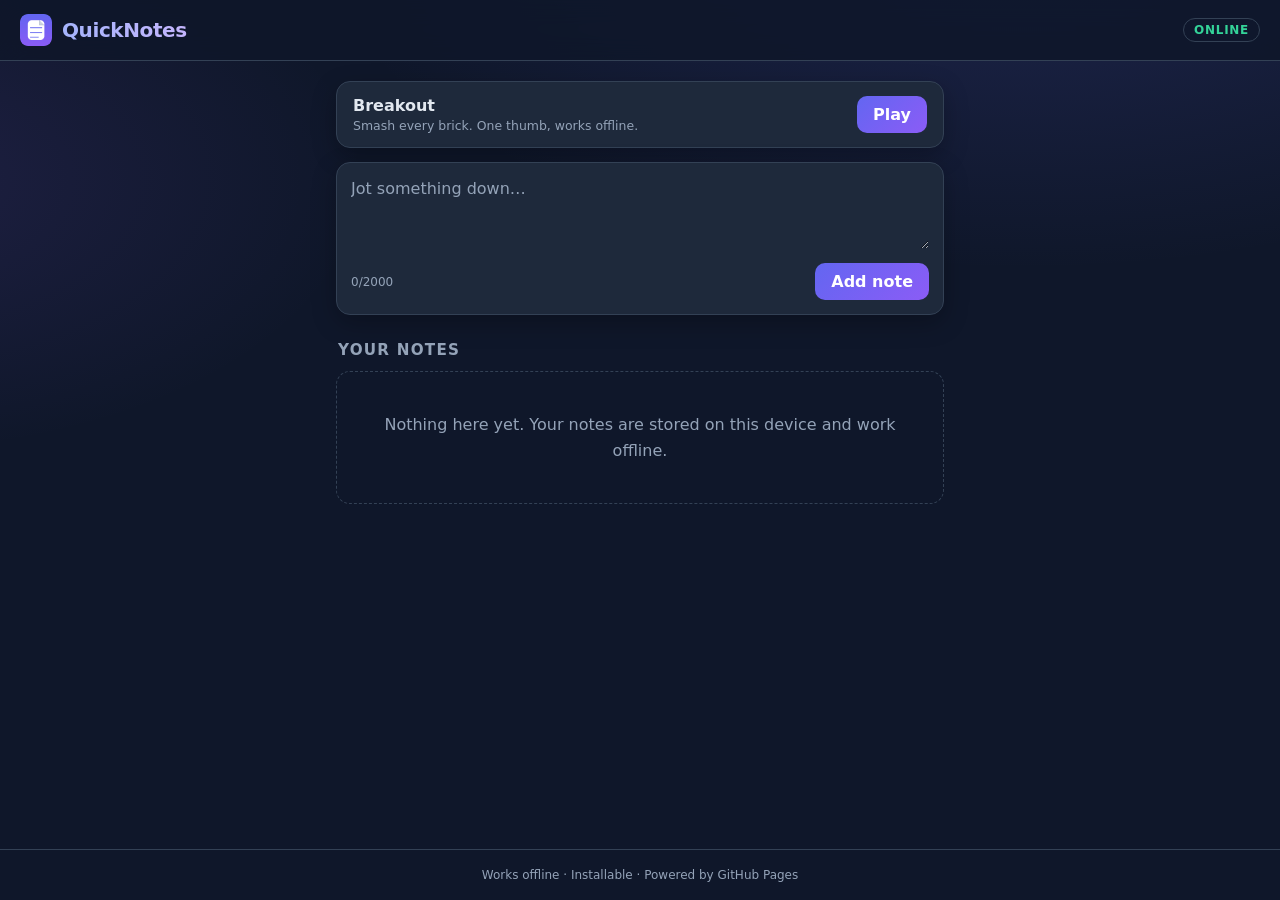
==== index.html @ ce6bb677 "Move paddle above a dedicated touch strip" ====
<!DOCTYPE html>
<html lang="en">
<head>
  <meta charset="UTF-8">
  <meta name="viewport" content="width=device-width, initial-scale=1, viewport-fit=cover">
  <title>QuickNotes</title>
  <meta name="description" content="Offline-first quick notes. Installable PWA, served from GitHub Pages.">
  <meta name="theme-color" content="#0f172a">
  <link rel="manifest" href="manifest.webmanifest">
  <link rel="icon" type="image/png" sizes="192x192" href="icons/icon-192.png">
  <link rel="apple-touch-icon" href="icons/apple-touch-icon.png">
  <meta name="apple-mobile-web-app-capable" content="yes">
  <meta name="mobile-web-app-capable" content="yes">
  <meta name="apple-mobile-web-app-status-bar-style" content="black-translucent">
  <meta name="apple-mobile-web-app-title" content="QuickNotes">
  <link rel="stylesheet" href="styles.css">
</head>
<body>
  <header class="app-header">
    <div class="brand">
      <img src="icons/icon-192.png" alt="" class="brand-icon">
      <h1>QuickNotes</h1>
    </div>
    <div class="header-actions">
      <span id="status" class="status online">online</span>
      <button id="install-btn" class="btn install hidden">Install</button>
    </div>
  </header>

  <main>
    <section class="game-launch card">
      <div class="game-launch-text">
        <h2>Breakout</h2>
        <p>Smash every brick. One thumb, works offline.</p>
      </div>
      <button id="play-breakout" class="btn primary" type="button">Play</button>
    </section>

    <section class="composer card">
      <textarea id="note-input" placeholder="Jot something down…" rows="3" maxlength="2000"></textarea>
      <div class="composer-footer">
        <span id="counter" class="counter">0/2000</span>
        <button id="add-btn" class="btn primary">Add note</button>
      </div>
    </section>

    <section class="notes-section">
      <div class="section-head">
        <h2>Your notes</h2>
        <button id="clear-btn" class="btn ghost hidden">Clear all</button>
      </div>
      <ul id="notes-list" class="notes-list"></ul>
      <p id="empty-state" class="empty-state">Nothing here yet. Your notes are stored on this device and work offline.</p>
    </section>
  </main>

  <footer class="app-footer">
    <p>Works offline · Installable · Powered by GitHub Pages</p>
  </footer>

  <div id="game-overlay" class="game-overlay hidden" role="dialog" aria-modal="true" aria-label="Breakout game">
    <div class="game-shell">
      <div class="game-hud">
        <span class="hud-item">
          <span class="hud-label">Score</span>
          <span id="game-score" class="hud-value">0</span>
        </span>
        <span class="hud-item">
          <span class="hud-label">Lives</span>
          <span id="game-lives" class="hud-value">3</span>
        </span>
        <span class="hud-item">
          <span class="hud-label">Level</span>
          <span id="game-level" class="hud-value">1</span>
        </span>
        <span class="hud-item">
          <span class="hud-label">Best</span>
          <span id="game-best" class="hud-value">0</span>
        </span>
        <button id="game-exit" class="game-exit" type="button" aria-label="Exit game">×</button>
      </div>

      <div class="game-controls">
        <button id="game-pause-btn" class="btn" type="button">Pause</button>
        <button id="game-restart" class="btn" type="button">Restart</button>
      </div>

      <div id="game-stage" class="game-stage">
        <canvas id="game-canvas" aria-label="Breakout playfield"></canvas>
        <div id="game-message" class="game-message">
          <h2 id="game-title">Breakout</h2>
          <p id="game-subtitle">Slide your thumb along the strip below the playfield. Tap to launch the ball.</p>
          <button id="game-action" class="btn primary" type="button">Start</button>
        </div>
      </div>
    </div>
  </div>

  <script src="app.js"></script>
  <script src="game.js"></script>
</body>
</html>
---- styles.css ----
:root {
  --bg: #0f172a;
  --surface: #1e293b;
  --surface-2: #273549;
  --border: #334155;
  --text: #e2e8f0;
  --text-dim: #94a3b8;
  --accent: #6366f1;
  --accent-2: #8b5cf6;
  --danger: #f43f5e;
  --ok: #34d399;
  --radius: 14px;
}

* {
  box-sizing: border-box;
  margin: 0;
  padding: 0;
}

html {
  height: 100%;
}

body {
  min-height: 100%;
  display: flex;
  flex-direction: column;
  font-family: system-ui, -apple-system, "Segoe UI", Roboto, sans-serif;
  background: radial-gradient(1200px 600px at 80% -10%, rgba(99, 102, 241, 0.18), transparent 60%),
    radial-gradient(900px 500px at -10% 20%, rgba(139, 92, 246, 0.12), transparent 55%),
    var(--bg);
  color: var(--text);
  padding-top: env(safe-area-inset-top);
  padding-bottom: env(safe-area-inset-bottom);
}

.app-header {
  position: sticky;
  top: 0;
  z-index: 10;
  display: flex;
  align-items: center;
  justify-content: space-between;
  gap: 12px;
  padding: calc(14px + env(safe-area-inset-top)) 20px 14px;
  background: rgba(15, 23, 42, 0.85);
  backdrop-filter: blur(12px);
  -webkit-backdrop-filter: blur(12px);
  border-bottom: 1px solid var(--border);
}

.brand {
  display: flex;
  align-items: center;
  gap: 10px;
}

.brand-icon {
  width: 32px;
  height: 32px;
  border-radius: 8px;
}

.brand h1 {
  font-size: 1.25rem;
  font-weight: 700;
  letter-spacing: -0.02em;
  background: linear-gradient(90deg, #a5b4fc, #c4b5fd);
  -webkit-background-clip: text;
  background-clip: text;
  color: transparent;
}

.header-actions {
  display: flex;
  align-items: center;
  gap: 10px;
}

.status {
  font-size: 0.75rem;
  font-weight: 600;
  text-transform: uppercase;
  letter-spacing: 0.06em;
  padding: 4px 10px;
  border-radius: 999px;
  border: 1px solid var(--border);
}

.status.online {
  color: var(--ok);
}

.status.offline {
  color: #fbbf24;
}

main {
  width: 100%;
  max-width: 640px;
  margin: 0 auto;
  padding: 20px 16px 40px;
  flex: 1;
}

.card {
  background: var(--surface);
  border: 1px solid var(--border);
  border-radius: var(--radius);
  box-shadow: 0 8px 24px rgba(0, 0, 0, 0.25);
}

.composer {
  padding: 14px;
}

textarea {
  width: 100%;
  border: none;
  outline: none;
  resize: vertical;
  background: transparent;
  color: var(--text);
  font: inherit;
  line-height: 1.5;
}

textarea::placeholder {
  color: var(--text-dim);
}

.composer-footer {
  display: flex;
  align-items: center;
  justify-content: space-between;
  margin-top: 10px;
}

.counter {
  font-size: 0.75rem;
  color: var(--text-dim);
}

.btn {
  font: inherit;
  font-weight: 600;
  border: 1px solid var(--border);
  border-radius: 10px;
  padding: 9px 16px;
  cursor: pointer;
  color: var(--text);
  background: var(--surface-2);
  transition: transform 0.06s ease, filter 0.15s ease;
}

.btn:active {
  transform: scale(0.97);
}

.btn.primary {
  border: none;
  color: #fff;
  background: linear-gradient(135deg, var(--accent), var(--accent-2));
}

.btn.primary:hover {
  filter: brightness(1.12);
}

.btn.install {
  border-color: var(--accent);
  color: #a5b4fc;
}

.btn.ghost {
  background: transparent;
  color: var(--text-dim);
  border-color: transparent;
}

.btn.ghost:hover {
  color: var(--danger);
}

.hidden {
  display: none !important;
}

.section-head {
  display: flex;
  align-items: center;
  justify-content: space-between;
  margin: 26px 2px 12px;
}

.section-head h2 {
  font-size: 0.95rem;
  font-weight: 600;
  color: var(--text-dim);
  text-transform: uppercase;
  letter-spacing: 0.08em;
}

.notes-list {
  list-style: none;
  display: grid;
  gap: 10px;
}

.note {
  display: flex;
  align-items: flex-start;
  gap: 12px;
  padding: 14px 16px;
  animation: pop 0.18s ease;
}

.note-text {
  flex: 1;
  white-space: pre-wrap;
  word-break: break-word;
  line-height: 1.5;
}

.note-meta {
  font-size: 0.72rem;
  color: var(--text-dim);
  margin-top: 6px;
}

.note-delete {
  border: none;
  background: transparent;
  color: var(--text-dim);
  font-size: 1.1rem;
  line-height: 1;
  padding: 4px 6px;
  border-radius: 8px;
  cursor: pointer;
}

.note-delete:hover {
  color: var(--danger);
  background: rgba(244, 63, 94, 0.12);
}

.empty-state {
  text-align: center;
  color: var(--text-dim);
  padding: 40px 20px;
  border: 1px dashed var(--border);
  border-radius: var(--radius);
  line-height: 1.6;
}

.app-footer {
  text-align: center;
  padding: 18px;
  font-size: 0.75rem;
  color: var(--text-dim);
  border-top: 1px solid var(--border);
}

@keyframes pop {
  from {
    opacity: 0;
    transform: translateY(6px);
  }
}

@media (prefers-reduced-motion: reduce) {
  .note {
    animation: none;
  }
}


/* --- Breakout --- */

body.game-open {
  overflow: hidden;
}

.game-launch {
  display: flex;
  align-items: center;
  justify-content: space-between;
  gap: 12px;
  padding: 14px 16px;
  margin-bottom: 14px;
}

.game-launch h2 {
  font-size: 1rem;
  font-weight: 700;
}

.game-launch p {
  margin-top: 3px;
  font-size: 0.78rem;
  color: var(--text-dim);
}

.game-overlay {
  position: fixed;
  inset: 0;
  z-index: 50;
  display: flex;
  flex-direction: column;
  padding: calc(env(safe-area-inset-top) + 10px) 12px calc(env(safe-area-inset-bottom) + 10px);
  background: rgba(2, 6, 23, 0.97);
  overscroll-behavior: contain;
}

.game-shell {
  display: flex;
  flex-direction: column;
  gap: 10px;
  flex: 1;
  min-height: 0;
  width: 100%;
  max-width: 640px;
  margin: 0 auto;
}

.game-hud {
  display: flex;
  align-items: center;
  gap: 16px;
  padding: 0 4px;
}

.hud-item {
  display: flex;
  flex-direction: column;
  gap: 2px;
}

.hud-label {
  font-size: 0.6rem;
  font-weight: 600;
  text-transform: uppercase;
  letter-spacing: 0.1em;
  color: var(--text-dim);
}

.hud-value {
  font-size: 0.95rem;
  font-weight: 700;
  font-variant-numeric: tabular-nums;
}

.game-exit {
  margin-left: auto;
  width: 34px;
  height: 34px;
  flex: 0 0 34px;
  border: 1px solid var(--border);
  border-radius: 50%;
  background: var(--surface);
  color: var(--text);
  font-size: 1.2rem;
  line-height: 1;
  cursor: pointer;
}

.game-stage {
  position: relative;
  flex: 1;
  min-height: 0;
  border: 1px solid var(--border);
  border-radius: var(--radius);
  overflow: hidden;
  background: #0b1220;
  box-shadow: 0 8px 24px rgba(0, 0, 0, 0.35);
}

#game-canvas {
  display: block;
  width: 100%;
  height: 100%;
  touch-action: none;
  -webkit-user-select: none;
  user-select: none;
  -webkit-tap-highlight-color: transparent;
}

.game-message {
  position: absolute;
  inset: 0;
  display: flex;
  flex-direction: column;
  align-items: center;
  justify-content: center;
  gap: 12px;
  padding: 24px;
  text-align: center;
  background: rgba(2, 6, 23, 0.86);
}

.game-message h2 {
  font-size: 1.4rem;
  letter-spacing: -0.02em;
}

.game-message p {
  max-width: 34ch;
  font-size: 0.85rem;
  line-height: 1.5;
  color: var(--text-dim);
}

.game-controls {
  display: flex;
  gap: 10px;
}

.game-controls .btn {
  flex: 1;
}

@media (orientation: landscape) and (max-height: 560px) {
  .game-overlay {
    padding-left: calc(env(safe-area-inset-left) + 12px);
    padding-right: calc(env(safe-area-inset-right) + 12px);
  }

  .game-hud {
    gap: 12px;
  }
}
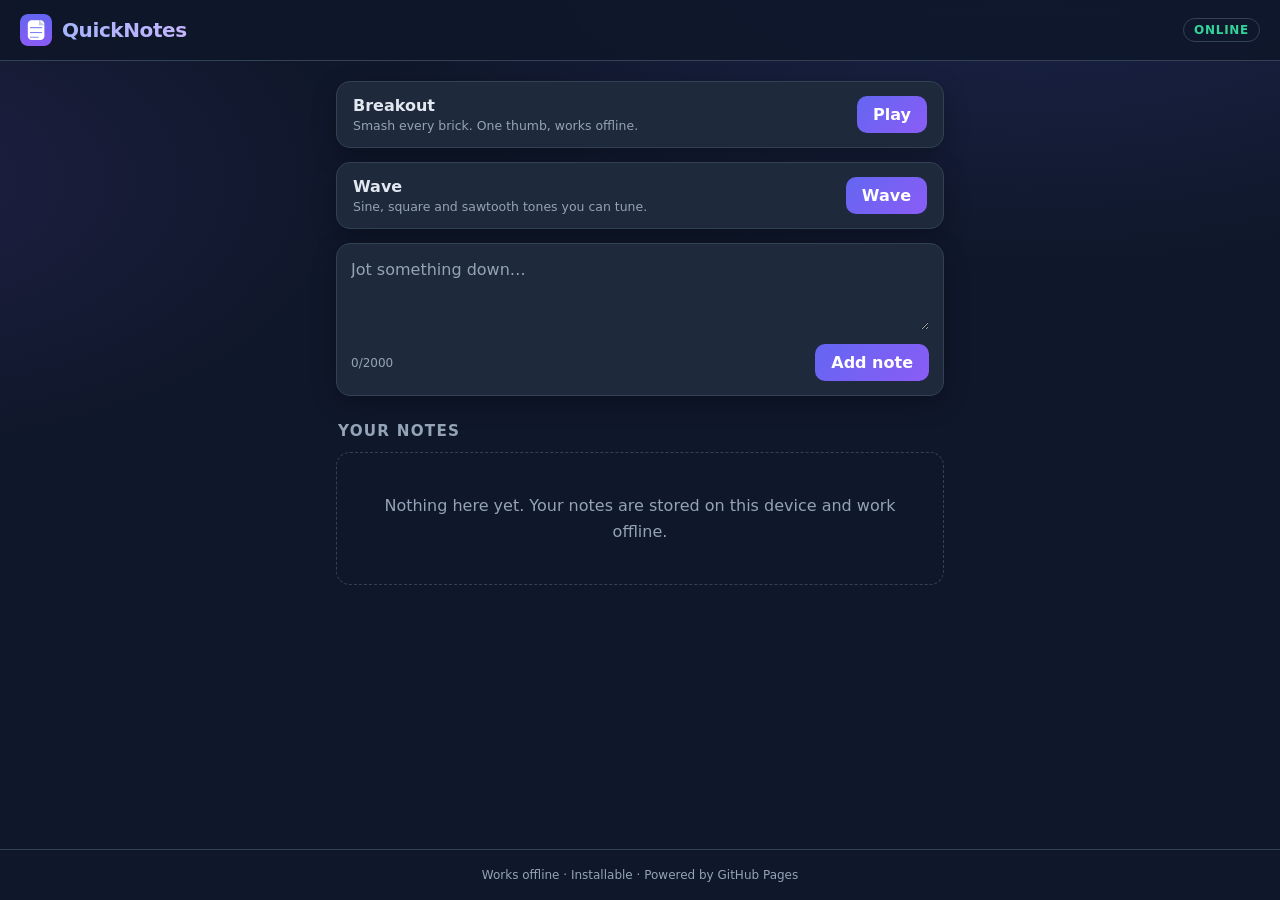
==== commit b85974d3: "Add a wave generator with sine, square and saw" ====
--- a/index.html
+++ b/index.html
@@ -28,12 +28,20 @@
   </header>
 
   <main>
-    <section class="game-launch card">
-      <div class="game-launch-text">
+    <section class="tool-launch card">
+      <div>
         <h2>Breakout</h2>
         <p>Smash every brick. One thumb, works offline.</p>
       </div>
       <button id="play-breakout" class="btn primary" type="button">Play</button>
+    </section>
+
+    <section class="tool-launch card">
+      <div>
+        <h2>Wave</h2>
+        <p>Sine, square and sawtooth tones you can tune.</p>
+      </div>
+      <button id="open-wave" class="btn primary" type="button">Wave</button>
     </section>
 
     <section class="composer card">
@@ -96,7 +104,43 @@
     </div>
   </div>
 
+  <div id="wave-overlay" class="wave-overlay hidden" role="dialog" aria-modal="true" aria-label="Wave generator">
+    <div class="wave-panel card">
+      <div class="wave-head">
+        <h2>Wave</h2>
+        <button id="wave-close" class="game-exit" type="button" aria-label="Close wave generator">×</button>
+      </div>
+
+      <div class="wave-readout">
+        <span id="wave-freq">440</span>
+        <span class="wave-unit">Hz</span>
+      </div>
+
+      <div class="wave-waves" role="group" aria-label="Waveform">
+        <button class="wave-btn selected" data-type="sine" type="button" aria-pressed="true">Sine</button>
+        <button class="wave-btn" data-type="square" type="button" aria-pressed="false">Square</button>
+        <button class="wave-btn" data-type="sawtooth" type="button" aria-pressed="false">Sawtooth</button>
+      </div>
+
+      <div class="wave-slider-row">
+        <button id="wave-down" class="btn wave-step" type="button" aria-label="Lower frequency">−</button>
+        <input id="wave-range" class="wave-range" type="range" min="0" max="1000" step="1" value="520" aria-label="Frequency">
+        <button id="wave-up" class="btn wave-step" type="button" aria-label="Raise frequency">+</button>
+      </div>
+
+      <p class="wave-hint">Slide for 40 Hz to 4 kHz. The − and + buttons step one semitone.</p>
+
+      <div class="wave-volume-row">
+        <span class="wave-label">Volume</span>
+        <input id="wave-volume" class="wave-range" type="range" min="0" max="100" step="1" value="35" aria-label="Volume">
+      </div>
+
+      <button id="wave-toggle" class="btn primary wave-play" type="button">Play</button>
+    </div>
+  </div>
+
   <script src="app.js"></script>
   <script src="game.js"></script>
+  <script src="wave.js"></script>
 </body>
 </html>
--- a/styles.css
+++ b/styles.css
@@ -282,7 +282,8 @@
   overflow: hidden;
 }
 
-.game-launch {
+.game-launch,
+.tool-launch {
   display: flex;
   align-items: center;
   justify-content: space-between;
@@ -291,12 +292,14 @@
   margin-bottom: 14px;
 }
 
-.game-launch h2 {
+.game-launch h2,
+.tool-launch h2 {
   font-size: 1rem;
   font-weight: 700;
 }
 
-.game-launch p {
+.game-launch p,
+.tool-launch p {
   margin-top: 3px;
   font-size: 0.78rem;
   color: var(--text-dim);
@@ -430,3 +433,182 @@
     gap: 12px;
   }
 }
+
+
+/* --- Wave --- */
+
+body.wave-open {
+  overflow: hidden;
+}
+
+.wave-overlay {
+  position: fixed;
+  inset: 0;
+  z-index: 50;
+  display: flex;
+  overflow-y: auto;
+  -webkit-overflow-scrolling: touch;
+  padding: calc(env(safe-area-inset-top) + 16px) 16px calc(env(safe-area-inset-bottom) + 16px);
+  background: rgba(2, 6, 23, 0.9);
+  -webkit-backdrop-filter: blur(6px);
+  backdrop-filter: blur(6px);
+  overscroll-behavior: contain;
+}
+
+.wave-panel {
+  display: flex;
+  flex-direction: column;
+  gap: 14px;
+  width: 100%;
+  max-width: 420px;
+  margin: auto;
+  padding: 18px;
+}
+
+.wave-head {
+  display: flex;
+  align-items: center;
+  justify-content: space-between;
+}
+
+.wave-head h2 {
+  font-size: 1.15rem;
+  font-weight: 700;
+}
+
+.wave-readout {
+  display: flex;
+  align-items: baseline;
+  justify-content: center;
+  gap: 6px;
+  font-size: 2.4rem;
+  font-weight: 700;
+  font-variant-numeric: tabular-nums;
+  letter-spacing: -0.02em;
+  color: var(--text);
+  transition: color 0.15s ease;
+}
+
+.wave-overlay.wave-on .wave-readout {
+  color: #a5b4fc;
+}
+
+.wave-unit {
+  font-size: 0.85rem;
+  font-weight: 600;
+  color: var(--text-dim);
+}
+
+.wave-waves {
+  display: grid;
+  grid-template-columns: repeat(3, 1fr);
+  gap: 8px;
+}
+
+.wave-btn {
+  font: inherit;
+  font-size: 0.85rem;
+  font-weight: 600;
+  padding: 10px 4px;
+  border: 1px solid var(--border);
+  border-radius: 10px;
+  background: var(--surface-2);
+  color: var(--text-dim);
+  cursor: pointer;
+  transition: transform 0.06s ease, color 0.15s ease;
+}
+
+.wave-btn:active {
+  transform: scale(0.97);
+}
+
+.wave-btn.selected {
+  border-color: transparent;
+  color: #fff;
+  background: linear-gradient(135deg, var(--accent), var(--accent-2));
+}
+
+.wave-slider-row {
+  display: flex;
+  align-items: center;
+  gap: 10px;
+}
+
+.wave-step {
+  flex: 0 0 44px;
+  padding: 8px 0;
+  font-size: 1.1rem;
+  line-height: 1;
+}
+
+.wave-range {
+  flex: 1;
+  min-width: 0;
+  height: 34px;
+  margin: 0;
+  background: transparent;
+  -webkit-appearance: none;
+  appearance: none;
+}
+
+.wave-range::-webkit-slider-runnable-track {
+  height: 6px;
+  border: 1px solid var(--border);
+  border-radius: 3px;
+  background: var(--surface-2);
+}
+
+.wave-range::-webkit-slider-thumb {
+  -webkit-appearance: none;
+  appearance: none;
+  width: 24px;
+  height: 24px;
+  margin-top: -9px;
+  border: none;
+  border-radius: 50%;
+  background: linear-gradient(135deg, #818cf8, #c084fc);
+}
+
+.wave-range::-moz-range-track {
+  height: 6px;
+  border: 1px solid var(--border);
+  border-radius: 3px;
+  background: var(--surface-2);
+}
+
+.wave-range::-moz-range-thumb {
+  width: 24px;
+  height: 24px;
+  border: none;
+  border-radius: 50%;
+  background: linear-gradient(135deg, #818cf8, #c084fc);
+}
+
+.wave-hint {
+  margin-top: -4px;
+  text-align: center;
+  font-size: 0.75rem;
+  line-height: 1.45;
+  color: var(--text-dim);
+}
+
+.wave-volume-row {
+  display: flex;
+  align-items: center;
+  gap: 12px;
+}
+
+.wave-label {
+  flex: 0 0 52px;
+  font-size: 0.65rem;
+  font-weight: 600;
+  text-transform: uppercase;
+  letter-spacing: 0.08em;
+  color: var(--text-dim);
+}
+
+.wave-play {
+  width: 100%;
+  padding: 13px;
+  font-size: 1rem;
+}
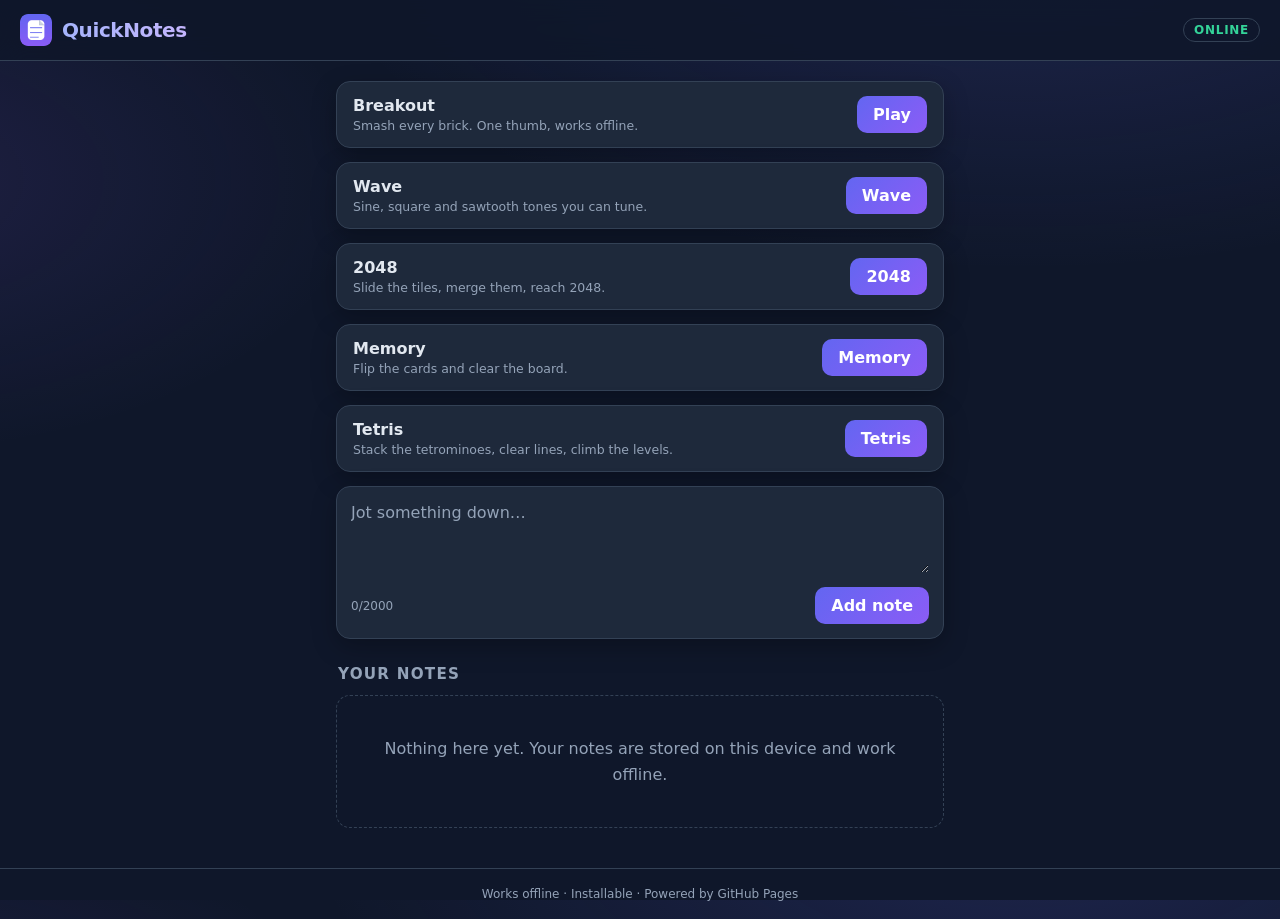
==== commit 04bd0277: "Add 2048, Memory Match and Tetris Three playable games in the same full-screen overlay style as Brea" ====
--- a/index.html
+++ b/index.html
@@ -44,6 +44,31 @@
       <button id="open-wave" class="btn primary" type="button">Wave</button>
     </section>
 
+
+    <section class="tool-launch card">
+      <div>
+        <h2>2048</h2>
+        <p>Slide the tiles, merge them, reach 2048.</p>
+      </div>
+      <button id="open-2048" class="btn primary" type="button">2048</button>
+    </section>
+
+    <section class="tool-launch card">
+      <div>
+        <h2>Memory</h2>
+        <p>Flip the cards and clear the board.</p>
+      </div>
+      <button id="open-memory" class="btn primary" type="button">Memory</button>
+    </section>
+
+    <section class="tool-launch card">
+      <div>
+        <h2>Tetris</h2>
+        <p>Stack the tetrominoes, clear lines, climb the levels.</p>
+      </div>
+      <button id="play-tetris" class="btn primary" type="button">Tetris</button>
+    </section>
+
     <section class="composer card">
       <textarea id="note-input" placeholder="Jot something down…" rows="3" maxlength="2000"></textarea>
       <div class="composer-footer">
@@ -105,42 +130,193 @@
   </div>
 
   <div id="wave-overlay" class="wave-overlay hidden" role="dialog" aria-modal="true" aria-label="Wave generator">
-    <div class="wave-panel card">
+    <div class="wave-shell">
       <div class="wave-head">
-        <h2>Wave</h2>
+        <div class="wave-title">
+          <h2>Wave</h2>
+          <p id="wave-current">Sine · 4 voices</p>
+        </div>
         <button id="wave-close" class="game-exit" type="button" aria-label="Close wave generator">×</button>
       </div>
 
-      <div class="wave-readout">
-        <span id="wave-freq">440</span>
-        <span class="wave-unit">Hz</span>
-      </div>
-
-      <div class="wave-waves" role="group" aria-label="Waveform">
-        <button class="wave-btn selected" data-type="sine" type="button" aria-pressed="true">Sine</button>
-        <button class="wave-btn" data-type="square" type="button" aria-pressed="false">Square</button>
-        <button class="wave-btn" data-type="sawtooth" type="button" aria-pressed="false">Sawtooth</button>
-      </div>
-
-      <div class="wave-slider-row">
-        <button id="wave-down" class="btn wave-step" type="button" aria-label="Lower frequency">−</button>
-        <input id="wave-range" class="wave-range" type="range" min="0" max="1000" step="1" value="520" aria-label="Frequency">
-        <button id="wave-up" class="btn wave-step" type="button" aria-label="Raise frequency">+</button>
-      </div>
-
-      <p class="wave-hint">Slide for 40 Hz to 4 kHz. The − and + buttons step one semitone.</p>
-
-      <div class="wave-volume-row">
-        <span class="wave-label">Volume</span>
-        <input id="wave-volume" class="wave-range" type="range" min="0" max="100" step="1" value="35" aria-label="Volume">
-      </div>
-
-      <button id="wave-toggle" class="btn primary wave-play" type="button">Play</button>
+      <div class="wave-body">
+        <div class="wave-readout">
+          <span id="wave-freq">440</span>
+          <span class="wave-unit">Hz · root voice</span>
+        </div>
+
+        <div class="wave-group">
+          <div class="wave-row-head">
+            <span class="wave-label">Waveform</span>
+            <span id="wave-wave-name" class="wave-badge">Sine</span>
+          </div>
+          <div class="wave-waves" role="radiogroup" aria-label="Waveform">
+            <button class="wave-btn selected" data-type="sine" type="button" role="radio" aria-checked="true">
+              <span class="wave-dot" aria-hidden="true"></span>Sine
+            </button>
+            <button class="wave-btn" data-type="square" type="button" role="radio" aria-checked="false">
+              <span class="wave-dot" aria-hidden="true"></span>Square
+            </button>
+            <button class="wave-btn" data-type="sawtooth" type="button" role="radio" aria-checked="false">
+              <span class="wave-dot" aria-hidden="true"></span>Sawtooth
+            </button>
+          </div>
+        </div>
+
+        <div class="wave-group">
+          <div class="wave-row-head">
+            <span class="wave-label">Voices</span>
+            <span id="wave-active-badge" class="wave-badge">4 / 4</span>
+          </div>
+          <div class="wave-voices" id="wave-voices">
+        <div class="wave-voice" data-voice="0">
+          <div class="wave-voice-row">
+            <span class="wave-voice-note" id="wave-voice-note-0">A4</span>
+            <span class="wave-voice-hz" id="wave-voice-hz-0">440 Hz</span>
+            <div class="wave-voice-steps">
+              <button id="wave-voice-down-0" class="btn wave-step" type="button" aria-label="Lower voice 1 frequency">−</button>
+              <button id="wave-voice-up-0" class="btn wave-step" type="button" aria-label="Raise voice 1 frequency">+</button>
+            </div>
+          </div>
+          <input id="wave-voice-vol-0" class="wave-range wave-voice-vol" type="range" min="0" max="100" step="1" value="100" aria-label="Voice 1 volume">
+        </div>
+        <div class="wave-voice" data-voice="1">
+          <div class="wave-voice-row">
+            <span class="wave-voice-note" id="wave-voice-note-1">A4</span>
+            <span class="wave-voice-hz" id="wave-voice-hz-1">440 Hz</span>
+            <div class="wave-voice-steps">
+              <button id="wave-voice-down-1" class="btn wave-step" type="button" aria-label="Lower voice 2 frequency">−</button>
+              <button id="wave-voice-up-1" class="btn wave-step" type="button" aria-label="Raise voice 2 frequency">+</button>
+            </div>
+          </div>
+          <input id="wave-voice-vol-1" class="wave-range wave-voice-vol" type="range" min="0" max="100" step="1" value="60" aria-label="Voice 2 volume">
+        </div>
+        <div class="wave-voice" data-voice="2">
+          <div class="wave-voice-row">
+            <span class="wave-voice-note" id="wave-voice-note-2">A4</span>
+            <span class="wave-voice-hz" id="wave-voice-hz-2">440 Hz</span>
+            <div class="wave-voice-steps">
+              <button id="wave-voice-down-2" class="btn wave-step" type="button" aria-label="Lower voice 3 frequency">−</button>
+              <button id="wave-voice-up-2" class="btn wave-step" type="button" aria-label="Raise voice 3 frequency">+</button>
+            </div>
+          </div>
+          <input id="wave-voice-vol-2" class="wave-range wave-voice-vol" type="range" min="0" max="100" step="1" value="45" aria-label="Voice 3 volume">
+        </div>
+        <div class="wave-voice" data-voice="3">
+          <div class="wave-voice-row">
+            <span class="wave-voice-note" id="wave-voice-note-3">A4</span>
+            <span class="wave-voice-hz" id="wave-voice-hz-3">440 Hz</span>
+            <div class="wave-voice-steps">
+              <button id="wave-voice-down-3" class="btn wave-step" type="button" aria-label="Lower voice 4 frequency">−</button>
+              <button id="wave-voice-up-3" class="btn wave-step" type="button" aria-label="Raise voice 4 frequency">+</button>
+            </div>
+          </div>
+          <input id="wave-voice-vol-3" class="wave-range wave-voice-vol" type="range" min="0" max="100" step="1" value="32" aria-label="Voice 4 volume">
+        </div>
+
+          </div>
+        </div>
+
+        <div class="wave-group">
+          <div class="wave-row-head">
+            <span class="wave-label">Master volume</span>
+            <span id="wave-vol-badge" class="wave-badge">40%</span>
+          </div>
+          <input id="wave-volume" class="wave-range" type="range" min="0" max="100" step="1" value="40" aria-label="Master volume">
+        </div>
+
+        <p class="wave-hint">4 independent voices, mixed through one master gain. −/+ steps one semitone per voice; the fader sets each mix level; 40 Hz to 4 kHz.</p>
+      </div>
+
+      <div class="wave-controls">
+        <button id="wave-toggle" class="btn primary wave-play" type="button">Play</button>
+      </div>
+    </div>
+  </div>
+
+
+  <div id="2048-overlay" class="game-overlay hidden" role="dialog" aria-modal="true" aria-label="2048 game">
+    <div class="game-shell">
+      <div class="game-hud">
+        <span class="hud-item"><span class="hud-label">Score</span><span id="2048-score" class="hud-value">0</span></span>
+        <span class="hud-item"><span class="hud-label">Best</span><span id="2048-best" class="hud-value">0</span></span>
+        <button id="2048-exit" class="game-exit" type="button" aria-label="Exit 2048">×</button>
+      </div>
+
+      <div class="game-stage board-stage">
+        <div id="2048-board" class="board-grid" role="grid" aria-label="2048 board"></div>
+        <div id="2048-message" class="game-message">
+          <h2 id="2048-title">2048</h2>
+          <p id="2048-subtitle">Swipe or use arrow keys to slide the tiles.</p>
+          <button id="2048-action" class="btn primary" type="button">Start</button>
+        </div>
+      </div>
+
+      <div class="game-controls">
+        <button id="2048-new" class="btn" type="button">New game</button>
+      </div>
+    </div>
+  </div>
+
+  <div id="memory-overlay" class="game-overlay hidden" role="dialog" aria-modal="true" aria-label="Memory Match">
+    <div class="game-shell">
+      <div class="game-hud">
+        <span class="hud-item"><span class="hud-label">Moves</span><span id="memory-moves" class="hud-value">0</span></span>
+        <span class="hud-item"><span class="hud-label">Matched</span><span id="memory-matched" class="hud-value">0 / 8</span></span>
+        <span class="hud-item"><span class="hud-label">Best</span><span id="memory-best" class="hud-value">0</span></span>
+        <button id="memory-exit" class="game-exit" type="button" aria-label="Exit Memory">×</button>
+      </div>
+
+      <div class="game-stage memory-stage">
+        <div id="memory-grid" class="memory-grid" role="grid" aria-label="Memory board"></div>
+        <div id="memory-message" class="game-message">
+          <h2 id="memory-title">Memory</h2>
+          <p id="memory-subtitle">Flip two cards to find a matching pair.</p>
+          <button id="memory-action" class="btn primary" type="button">Start</button>
+        </div>
+      </div>
+
+      <div class="game-controls">
+        <button id="memory-new" class="btn" type="button">New game</button>
+      </div>
+    </div>
+  </div>
+
+  <div id="tetris-overlay" class="game-overlay hidden" role="dialog" aria-modal="true" aria-label="Tetris">
+    <div class="game-shell">
+      <div class="game-hud">
+        <span class="hud-item"><span class="hud-label">Score</span><span id="tetris-score" class="hud-value">0</span></span>
+        <span class="hud-item"><span class="hud-label">Lines</span><span id="tetris-lines" class="hud-value">0</span></span>
+        <span class="hud-item"><span class="hud-label">Level</span><span id="tetris-level" class="hud-value">1</span></span>
+        <span class="hud-item"><span class="hud-label">Best</span><span id="tetris-best" class="hud-value">0</span></span>
+        <button id="tetris-exit" class="game-exit" type="button" aria-label="Exit Tetris">×</button>
+      </div>
+
+      <div id="tetris-stage" class="game-stage">
+        <canvas id="tetris-canvas" aria-label="Tetris playfield"></canvas>
+        <div id="tetris-message" class="game-message">
+          <h2 id="tetris-message-title">Tetris</h2>
+          <p id="tetris-message-subtitle">Stack the tetrominoes and clear lines.</p>
+          <button id="tetris-message-action" class="btn primary" type="button">Start</button>
+        </div>
+      </div>
+
+      <div class="game-controls tetris-controls">
+        <button id="tetris-left" class="btn" type="button">Left</button>
+        <button id="tetris-rotate" class="btn" type="button">Rotate</button>
+        <button id="tetris-right" class="btn" type="button">Right</button>
+        <button id="tetris-drop" class="btn" type="button">Drop</button>
+        <button id="tetris-pause" class="btn" type="button">Pause</button>
+        <button id="tetris-restart" class="btn" type="button">Restart</button>
+      </div>
     </div>
   </div>
 
   <script src="app.js"></script>
   <script src="game.js"></script>
   <script src="wave.js"></script>
+  <script src="2048.js"></script>
+  <script src="memory.js"></script>
+  <script src="tetris.js"></script>
 </body>
 </html>
--- a/styles.css
+++ b/styles.css
@@ -446,34 +446,58 @@
   inset: 0;
   z-index: 50;
   display: flex;
+  flex-direction: column;
+  padding: calc(env(safe-area-inset-top) + 10px) 12px calc(env(safe-area-inset-bottom) + 10px);
+  background: rgba(2, 6, 23, 0.97);
+  overscroll-behavior: contain;
+}
+
+.wave-shell {
+  display: flex;
+  flex-direction: column;
+  gap: 12px;
+  flex: 1;
+  min-height: 0;
+  width: 100%;
+  max-width: 480px;
+  margin: 0 auto;
+}
+
+.wave-head {
+  display: flex;
+  align-items: center;
+  justify-content: space-between;
+  gap: 12px;
+  padding: 2px 4px;
+}
+
+.wave-title h2 {
+  font-size: 1.25rem;
+  font-weight: 700;
+  letter-spacing: -0.02em;
+}
+
+.wave-title p {
+  margin-top: 3px;
+  font-size: 0.78rem;
+  font-weight: 600;
+  color: #a5b4fc;
+  font-variant-numeric: tabular-nums;
+}
+
+.wave-body {
+  display: flex;
+  flex-direction: column;
+  gap: 18px;
+  flex: 1;
+  min-height: 0;
   overflow-y: auto;
   -webkit-overflow-scrolling: touch;
-  padding: calc(env(safe-area-inset-top) + 16px) 16px calc(env(safe-area-inset-bottom) + 16px);
-  background: rgba(2, 6, 23, 0.9);
-  -webkit-backdrop-filter: blur(6px);
-  backdrop-filter: blur(6px);
-  overscroll-behavior: contain;
-}
-
-.wave-panel {
-  display: flex;
-  flex-direction: column;
-  gap: 14px;
-  width: 100%;
-  max-width: 420px;
-  margin: auto;
-  padding: 18px;
-}
-
-.wave-head {
-  display: flex;
-  align-items: center;
-  justify-content: space-between;
-}
-
-.wave-head h2 {
-  font-size: 1.15rem;
-  font-weight: 700;
+  padding: 18px 16px;
+  background: var(--surface);
+  border: 1px solid var(--border);
+  border-radius: var(--radius);
+  box-shadow: 0 8px 24px rgba(0, 0, 0, 0.25);
 }
 
 .wave-readout {
@@ -481,10 +505,10 @@
   align-items: baseline;
   justify-content: center;
   gap: 6px;
-  font-size: 2.4rem;
+  font-size: 3rem;
   font-weight: 700;
   font-variant-numeric: tabular-nums;
-  letter-spacing: -0.02em;
+  letter-spacing: -0.03em;
   color: var(--text);
   transition: color 0.15s ease;
 }
@@ -494,9 +518,37 @@
 }
 
 .wave-unit {
-  font-size: 0.85rem;
+  font-size: 0.9rem;
   font-weight: 600;
   color: var(--text-dim);
+}
+
+.wave-group {
+  display: flex;
+  flex-direction: column;
+  gap: 8px;
+}
+
+.wave-row-head {
+  display: flex;
+  align-items: baseline;
+  justify-content: space-between;
+  gap: 10px;
+}
+
+.wave-label {
+  font-size: 0.65rem;
+  font-weight: 600;
+  text-transform: uppercase;
+  letter-spacing: 0.1em;
+  color: var(--text-dim);
+}
+
+.wave-badge {
+  font-size: 0.78rem;
+  font-weight: 700;
+  color: #c7d2fe;
+  font-variant-numeric: tabular-nums;
 }
 
 .wave-waves {
@@ -506,26 +558,48 @@
 }
 
 .wave-btn {
+  display: flex;
+  align-items: center;
+  justify-content: center;
+  gap: 6px;
+  min-height: 48px;
+  padding: 10px 4px;
   font: inherit;
-  font-size: 0.85rem;
+  font-size: 0.88rem;
   font-weight: 600;
-  padding: 10px 4px;
-  border: 1px solid var(--border);
-  border-radius: 10px;
-  background: var(--surface-2);
+  border: 1px solid var(--border);
+  border-radius: 12px;
+  background: rgba(148, 163, 184, 0.08);
   color: var(--text-dim);
   cursor: pointer;
-  transition: transform 0.06s ease, color 0.15s ease;
+  transition: transform 0.06s ease, color 0.15s ease, background 0.15s ease;
 }
 
 .wave-btn:active {
   transform: scale(0.97);
+}
+
+.wave-dot {
+  width: 8px;
+  height: 8px;
+  flex: 0 0 8px;
+  border: 1.5px solid var(--text-dim);
+  border-radius: 50%;
+  background: transparent;
 }
 
 .wave-btn.selected {
   border-color: transparent;
   color: #fff;
+  font-weight: 700;
   background: linear-gradient(135deg, var(--accent), var(--accent-2));
+  box-shadow: 0 6px 16px rgba(99, 102, 241, 0.35);
+}
+
+.wave-btn.selected .wave-dot {
+  border-color: #fff;
+  background: #fff;
+  box-shadow: 0 0 0 3px rgba(255, 255, 255, 0.2);
 }
 
 .wave-slider-row {
@@ -555,7 +629,12 @@
   height: 6px;
   border: 1px solid var(--border);
   border-radius: 3px;
-  background: var(--surface-2);
+  background: linear-gradient(
+    90deg,
+    #818cf8,
+    #c084fc var(--fill, 0%),
+    rgba(148, 163, 184, 0.16) var(--fill, 0%)
+  );
 }
 
 .wave-range::-webkit-slider-thumb {
@@ -573,7 +652,12 @@
   height: 6px;
   border: 1px solid var(--border);
   border-radius: 3px;
-  background: var(--surface-2);
+  background: linear-gradient(
+    90deg,
+    #818cf8,
+    #c084fc var(--fill, 0%),
+    rgba(148, 163, 184, 0.16) var(--fill, 0%)
+  );
 }
 
 .wave-range::-moz-range-thumb {
@@ -585,30 +669,197 @@
 }
 
 .wave-hint {
-  margin-top: -4px;
+  margin-top: -6px;
   text-align: center;
   font-size: 0.75rem;
   line-height: 1.45;
   color: var(--text-dim);
 }
 
-.wave-volume-row {
-  display: flex;
-  align-items: center;
-  gap: 12px;
-}
-
-.wave-label {
-  flex: 0 0 52px;
-  font-size: 0.65rem;
-  font-weight: 600;
-  text-transform: uppercase;
-  letter-spacing: 0.08em;
-  color: var(--text-dim);
+.wave-controls {
+  display: flex;
 }
 
 .wave-play {
+  flex: 1;
+  padding: 14px;
+  font-size: 1rem;
+}
+
+.wave-voices {
+  display: flex;
+  flex-direction: column;
+  gap: 10px;
+}
+
+.wave-voice {
+  display: flex;
+  flex-direction: column;
+  gap: 8px;
+  padding: 10px 12px;
+  border: 1px solid var(--border);
+  border-radius: 12px;
+  background: rgba(148, 163, 184, 0.05);
+}
+
+.wave-voice-row {
+  display: flex;
+  align-items: center;
+  gap: 10px;
+}
+
+.wave-voice-note {
+  min-width: 44px;
+  font-size: 0.95rem;
+  font-weight: 700;
+  letter-spacing: 0.02em;
+  color: #c7d2fe;
+  font-variant-numeric: tabular-nums;
+}
+
+.wave-voice-hz {
+  flex: 1;
+  font-size: 0.78rem;
+  color: var(--text-dim);
+  font-variant-numeric: tabular-nums;
+}
+
+.wave-voice-steps {
+  display: flex;
+  gap: 6px;
+}
+
+.wave-voice-vol {
+  height: 30px;
+}
+
+/* --- 2048 --- */
+
+.board-stage {
+  display: flex;
+  align-items: center;
+  justify-content: center;
+  padding: 12px;
+}
+
+.board-grid {
+  display: grid;
+  grid-template-columns: repeat(4, 1fr);
+  gap: 8px;
+  width: min(100%, 460px);
+  aspect-ratio: 1;
+  padding: 10px;
+  background: var(--surface-2);
+  border: 1px solid var(--border);
+  border-radius: var(--radius);
+  touch-action: none;
+  -webkit-user-select: none;
+  user-select: none;
+  -webkit-tap-highlight-color: transparent;
+}
+
+.cell {
+  aspect-ratio: 1;
+  display: flex;
+  align-items: center;
+  justify-content: center;
+  border-radius: 8px;
+  background: rgba(148, 163, 184, 0.07);
+  font-weight: 700;
+  font-size: clamp(1rem, 4vmin, 1.6rem);
+  color: var(--text);
+  font-variant-numeric: tabular-nums;
+}
+
+.cell.tile--2 { background: #475569; }
+.cell.tile--4 { background: #3f4b63; }
+.cell.tile--8 { background: #6366f1; }
+.cell.tile--16 { background: #818cf8; }
+.cell.tile--32 { background: #8b5cf6; }
+.cell.tile--64 { background: #a855f7; }
+.cell.tile--128 { background: #d946ef; }
+.cell.tile--256 { background: #f472b6; }
+.cell.tile--512 { background: #fb7185; }
+.cell.tile--1024 { background: #f97316; }
+.cell.tile--2048 { background: #fbbf24; color: #1f2937; box-shadow: 0 0 22px rgba(251, 191, 36, 0.45); }
+.cell.tile--4096,
+.cell.tile--8192,
+.cell.tile--16384,
+.cell.tile--32768,
+.cell.tile--65536,
+.cell.tile--131072 { background: #fde68a; color: #1f2937; box-shadow: 0 0 22px rgba(253, 230, 138, 0.5); }
+
+/* --- Memory --- */
+
+.memory-stage {
+  display: flex;
+  align-items: center;
+  justify-content: center;
+  padding: 12px;
+}
+
+.memory-grid {
+  display: grid;
+  grid-template-columns: repeat(4, 1fr);
+  gap: 8px;
+  width: min(100%, 460px);
+}
+
+.memory-card {
+  aspect-ratio: 1;
+  display: flex;
+  align-items: center;
+  justify-content: center;
+  border: 1px solid var(--border);
+  border-radius: 10px;
+  background: linear-gradient(135deg, #1e293b, #273549);
+  color: var(--text-dim);
+  font-size: 1.15rem;
+  font-weight: 700;
+  cursor: pointer;
+  transition: transform 0.08s ease, background 0.12s ease, border-color 0.12s ease, color 0.12s ease;
+  -webkit-tap-highlight-color: transparent;
+}
+
+.memory-card:active {
+  transform: scale(0.95);
+}
+
+.memory-card.is-flipped {
+  background: linear-gradient(135deg, var(--accent), var(--accent-2));
+  border-color: transparent;
+  color: #fff;
+  box-shadow: 0 6px 16px rgba(99, 102, 241, 0.35);
+}
+
+.memory-card.is-matched {
+  background: rgba(52, 211, 153, 0.14);
+  border-color: rgba(52, 211, 153, 0.5);
+  color: var(--ok);
+  cursor: default;
+}
+
+/* --- Tetris --- */
+
+#tetris-canvas {
+  display: block;
   width: 100%;
-  padding: 13px;
-  font-size: 1rem;
-}
+  height: 100%;
+  touch-action: none;
+  -webkit-user-select: none;
+  user-select: none;
+  -webkit-tap-highlight-color: transparent;
+}
+
+.tetris-controls {
+  display: grid;
+  grid-template-columns: repeat(3, 1fr);
+  gap: 8px;
+}
+
+@media (orientation: landscape) and (max-height: 560px) {
+  .board-grid,
+  .memory-grid {
+    width: min(74vw, 400px);
+  }
+}
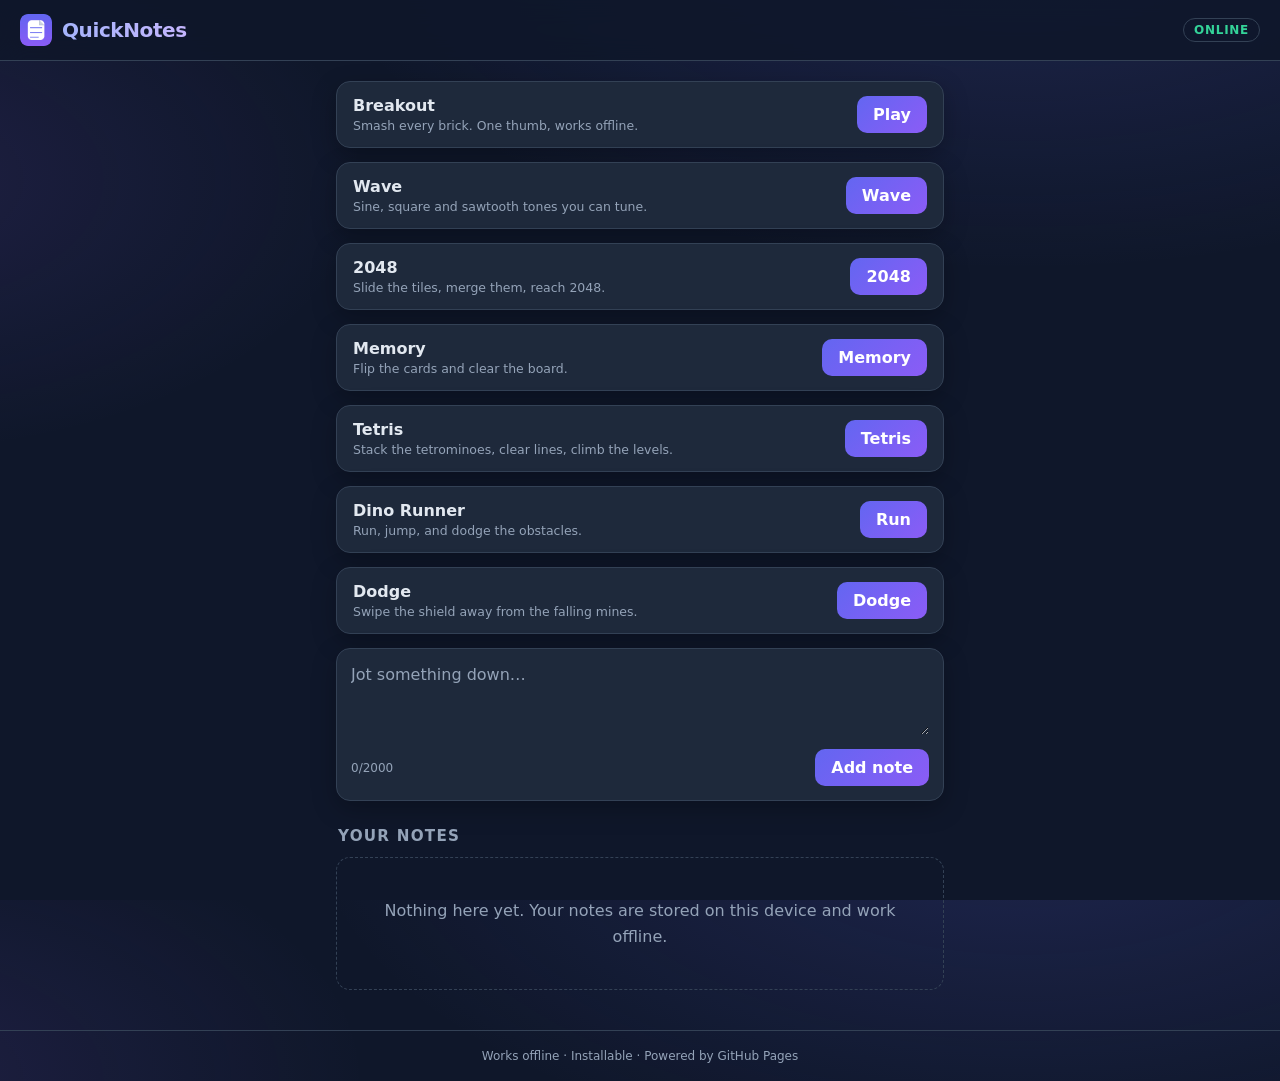
==== commit 190090a2: "Add Dino Runner and Dodge Two more arcade games in the same full-screen overlay + launch-card style:" ====
--- a/index.html
+++ b/index.html
@@ -69,6 +69,23 @@
       <button id="play-tetris" class="btn primary" type="button">Tetris</button>
     </section>
 
+
+    <section class="tool-launch card">
+      <div>
+        <h2>Dino Runner</h2>
+        <p>Run, jump, and dodge the obstacles.</p>
+      </div>
+      <button id="play-dino" class="btn primary" type="button">Run</button>
+    </section>
+
+    <section class="tool-launch card">
+      <div>
+        <h2>Dodge</h2>
+        <p>Swipe the shield away from the falling mines.</p>
+      </div>
+      <button id="play-dodge" class="btn primary" type="button">Dodge</button>
+    </section>
+
     <section class="composer card">
       <textarea id="note-input" placeholder="Jot something down…" rows="3" maxlength="2000"></textarea>
       <div class="composer-footer">
@@ -312,11 +329,54 @@
     </div>
   </div>
 
+
+  <div id="dino-overlay" class="game-overlay hidden" role="dialog" aria-modal="true" aria-label="Dino Runner">
+    <div class="game-shell">
+      <div class="game-hud">
+        <span class="hud-item"><span class="hud-label">Distance</span><span id="dino-score" class="hud-value">0 m</span></span>
+        <span class="hud-item"><span class="hud-label">Speed</span><span id="dino-speed" class="hud-value">1.0x</span></span>
+        <span class="hud-item"><span class="hud-label">Best</span><span id="dino-best" class="hud-value">0 m</span></span>
+        <button id="dino-exit" class="game-exit" type="button" aria-label="Exit Dino Runner">×</button>
+      </div>
+
+      <div id="dino-stage" class="game-stage">
+        <canvas id="dino-canvas" aria-label="Dino Runner playfield"></canvas>
+        <div id="dino-message" class="game-message">
+          <h2 id="dino-title">Dino Runner</h2>
+          <p id="dino-subtitle">Tap or press Space to jump.</p>
+          <button id="dino-action" class="btn primary" type="button">Start</button>
+        </div>
+      </div>
+    </div>
+  </div>
+
+  <div id="dodge-overlay" class="game-overlay hidden" role="dialog" aria-modal="true" aria-label="Dodge">
+    <div class="game-shell">
+      <div class="game-hud">
+        <span class="hud-item"><span class="hud-label">Score</span><span id="dodge-score" class="hud-value">0</span></span>
+        <span class="hud-item"><span class="hud-label">Lives</span><span id="dodge-lives" class="hud-value">3</span></span>
+        <span class="hud-item"><span class="hud-label">Best</span><span id="dodge-best" class="hud-value">0</span></span>
+        <button id="dodge-exit" class="game-exit" type="button" aria-label="Exit Dodge">×</button>
+      </div>
+
+      <div id="dodge-stage" class="game-stage">
+        <canvas id="dodge-canvas" aria-label="Dodge playfield"></canvas>
+        <div id="dodge-message" class="game-message">
+          <h2 id="dodge-title">Dodge</h2>
+          <p id="dodge-subtitle">Swipe to move the shield.</p>
+          <button id="dodge-action" class="btn primary" type="button">Start</button>
+        </div>
+      </div>
+    </div>
+  </div>
+
   <script src="app.js"></script>
   <script src="game.js"></script>
   <script src="wave.js"></script>
   <script src="2048.js"></script>
   <script src="memory.js"></script>
   <script src="tetris.js"></script>
+  <script src="dino.js"></script>
+  <script src="dodge.js"></script>
 </body>
 </html>
--- a/styles.css
+++ b/styles.css
@@ -745,9 +745,12 @@
 .board-grid {
   display: grid;
   grid-template-columns: repeat(4, 1fr);
+  grid-template-rows: repeat(4, 1fr);
   gap: 8px;
-  width: min(100%, 460px);
+  height: min(100%, 480px);
+  width: auto;
   aspect-ratio: 1;
+  max-width: 100%;
   padding: 10px;
   background: var(--surface-2);
   border: 1px solid var(--border);
@@ -759,14 +762,14 @@
 }
 
 .cell {
-  aspect-ratio: 1;
   display: flex;
   align-items: center;
   justify-content: center;
   border-radius: 8px;
-  background: rgba(148, 163, 184, 0.07);
+  border: 1px dashed rgba(148, 163, 184, 0.22);
+  background: rgba(148, 163, 184, 0.12);
   font-weight: 700;
-  font-size: clamp(1rem, 4vmin, 1.6rem);
+  font-size: clamp(1rem, 5vmin, 1.8rem);
   color: var(--text);
   font-variant-numeric: tabular-nums;
 }
@@ -801,12 +804,15 @@
 .memory-grid {
   display: grid;
   grid-template-columns: repeat(4, 1fr);
+  grid-template-rows: repeat(4, 1fr);
   gap: 8px;
-  width: min(100%, 460px);
+  height: min(100%, 480px);
+  width: auto;
+  aspect-ratio: 1;
+  max-width: 100%;
 }
 
 .memory-card {
-  aspect-ratio: 1;
   display: flex;
   align-items: center;
   justify-content: center;
@@ -857,9 +863,70 @@
   gap: 8px;
 }
 
+.tetris-controls button,
+.game-controls button,
+.game-hud button,
+.board-grid button,
+.memory-grid button {
+  touch-action: manipulation;
+  -webkit-user-select: none;
+  user-select: none;
+  -webkit-tap-highlight-color: transparent;
+}
+
+
 @media (orientation: landscape) and (max-height: 560px) {
   .board-grid,
   .memory-grid {
     width: min(74vw, 400px);
   }
 }
+
+/* --- 2048 motion --- */
+
+@media (prefers-reduced-motion: no-preference) {
+  @keyframes tileIn {
+    0% { transform: scale(0.35); opacity: 0; }
+    60% { transform: scale(1.08); opacity: 1; }
+    100% { transform: scale(1); opacity: 1; }
+  }
+
+  @keyframes tileMerge {
+    0% { transform: scale(1.4); box-shadow: 0 0 0 10px rgba(255, 255, 255, 0.45); }
+    100% { transform: scale(1); box-shadow: 0 0 0 0 rgba(255, 255, 255, 0); }
+  }
+
+  @keyframes boardSweep {
+    0% { box-shadow: inset 0 0 0 0 rgba(129, 140, 248, 0); }
+    40% { box-shadow: inset 0 0 40px 4px rgba(129, 140, 248, 0.22); }
+    100% { box-shadow: inset 0 0 0 0 rgba(129, 140, 248, 0); }
+  }
+
+  .cell.tile--fresh { animation: tileIn 0.32s ease-out; }
+  .cell.tile--merged { animation: tileMerge 0.3s ease-out; }
+  .board-grid.has-motion { animation: boardSweep 0.42s ease-out; }
+}
+
+/* --- Dino Runner --- */
+
+#dino-canvas {
+  display: block;
+  width: 100%;
+  height: 100%;
+  touch-action: none;
+  -webkit-user-select: none;
+  user-select: none;
+  -webkit-tap-highlight-color: transparent;
+}
+
+/* --- Dodge --- */
+
+#dodge-canvas {
+  display: block;
+  width: 100%;
+  height: 100%;
+  touch-action: none;
+  -webkit-user-select: none;
+  user-select: none;
+  -webkit-tap-highlight-color: transparent;
+}
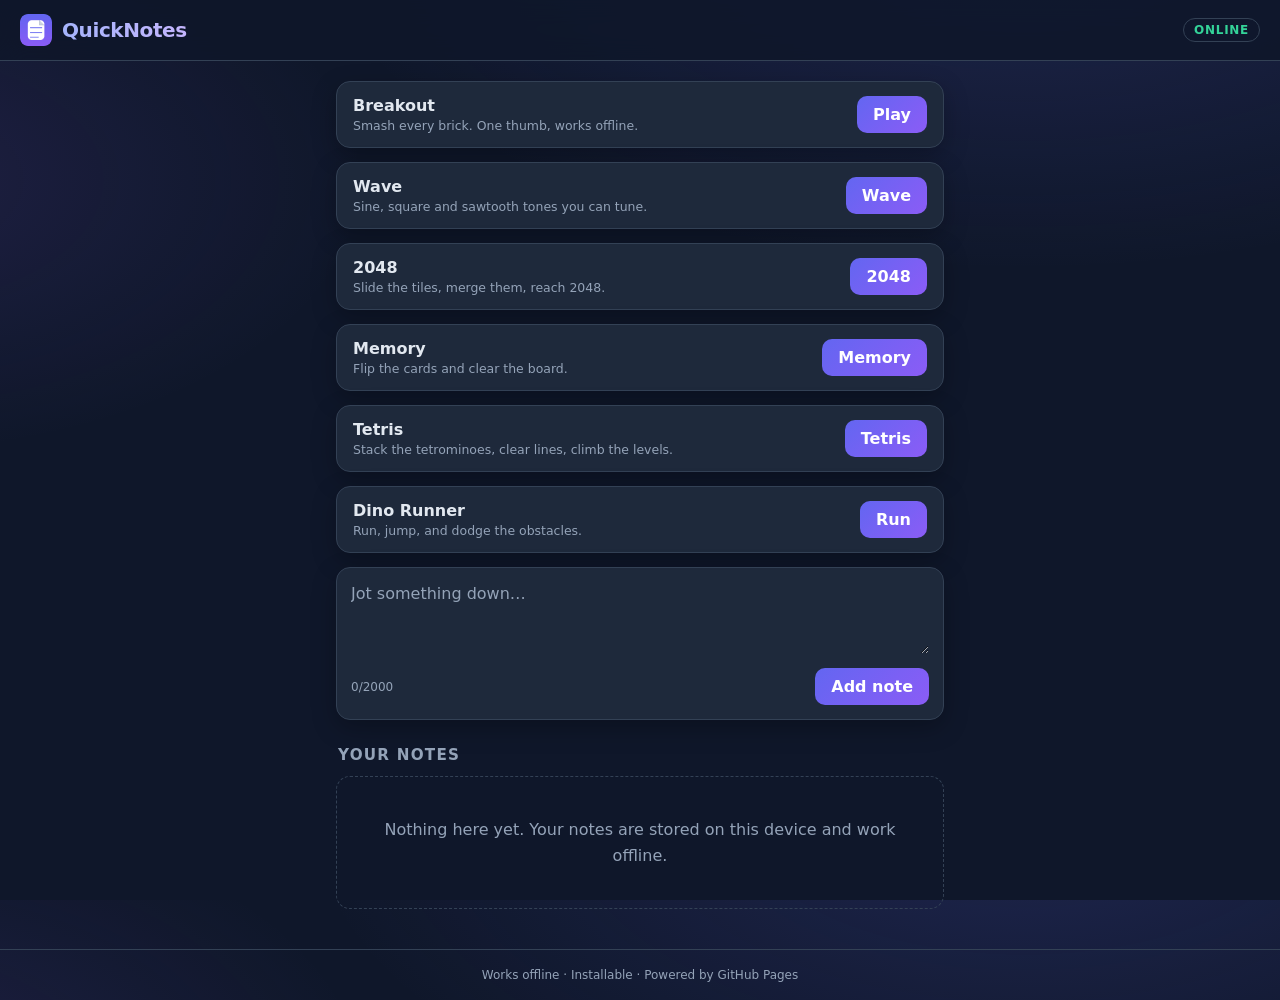
==== commit e7c0acf1: "Remove Dodge and rebuild Dino Runner in landscape - Delete dodge.js, its card, overlay, styles and s" ====
--- a/index.html
+++ b/index.html
@@ -69,21 +69,12 @@
       <button id="play-tetris" class="btn primary" type="button">Tetris</button>
     </section>
 
-
     <section class="tool-launch card">
       <div>
         <h2>Dino Runner</h2>
         <p>Run, jump, and dodge the obstacles.</p>
       </div>
       <button id="play-dino" class="btn primary" type="button">Run</button>
-    </section>
-
-    <section class="tool-launch card">
-      <div>
-        <h2>Dodge</h2>
-        <p>Swipe the shield away from the falling mines.</p>
-      </div>
-      <button id="play-dodge" class="btn primary" type="button">Dodge</button>
     </section>
 
     <section class="composer card">
@@ -350,26 +341,6 @@
     </div>
   </div>
 
-  <div id="dodge-overlay" class="game-overlay hidden" role="dialog" aria-modal="true" aria-label="Dodge">
-    <div class="game-shell">
-      <div class="game-hud">
-        <span class="hud-item"><span class="hud-label">Score</span><span id="dodge-score" class="hud-value">0</span></span>
-        <span class="hud-item"><span class="hud-label">Lives</span><span id="dodge-lives" class="hud-value">3</span></span>
-        <span class="hud-item"><span class="hud-label">Best</span><span id="dodge-best" class="hud-value">0</span></span>
-        <button id="dodge-exit" class="game-exit" type="button" aria-label="Exit Dodge">×</button>
-      </div>
-
-      <div id="dodge-stage" class="game-stage">
-        <canvas id="dodge-canvas" aria-label="Dodge playfield"></canvas>
-        <div id="dodge-message" class="game-message">
-          <h2 id="dodge-title">Dodge</h2>
-          <p id="dodge-subtitle">Swipe to move the shield.</p>
-          <button id="dodge-action" class="btn primary" type="button">Start</button>
-        </div>
-      </div>
-    </div>
-  </div>
-
   <script src="app.js"></script>
   <script src="game.js"></script>
   <script src="wave.js"></script>
@@ -377,6 +348,5 @@
   <script src="memory.js"></script>
   <script src="tetris.js"></script>
   <script src="dino.js"></script>
-  <script src="dodge.js"></script>
 </body>
 </html>
--- a/styles.css
+++ b/styles.css
@@ -909,6 +909,20 @@
 
 /* --- Dino Runner --- */
 
+/* The playfield is a landscape 16:9 stage, centred in whatever space is left. */
+#dino-overlay .game-shell {
+  max-width: 920px;
+  justify-content: center;
+}
+
+#dino-stage {
+  flex: 0 0 auto;
+  width: 100%;
+  aspect-ratio: 16 / 9;
+  margin: auto;
+  background: #08101d;
+}
+
 #dino-canvas {
   display: block;
   width: 100%;
@@ -919,14 +933,34 @@
   -webkit-tap-highlight-color: transparent;
 }
 
-/* --- Dodge --- */
-
-#dodge-canvas {
-  display: block;
-  width: 100%;
-  height: 100%;
-  touch-action: none;
-  -webkit-user-select: none;
-  user-select: none;
-  -webkit-tap-highlight-color: transparent;
-}
+#dino-overlay .game-message {
+  padding: 16px;
+  gap: 8px;
+}
+
+#dino-overlay .game-message h2 {
+  font-size: 1.15rem;
+}
+
+#dino-overlay .game-message p {
+  font-size: 0.8rem;
+}
+
+@media (orientation: landscape) and (max-height: 560px) {
+  #dino-overlay .game-hud {
+    gap: 12px;
+  }
+
+  #dino-overlay .hud-value {
+    font-size: 0.85rem;
+  }
+
+  #dino-overlay .game-message {
+    padding: 10px;
+    gap: 6px;
+  }
+
+  #dino-overlay .game-message h2 {
+    font-size: 1rem;
+  }
+}
